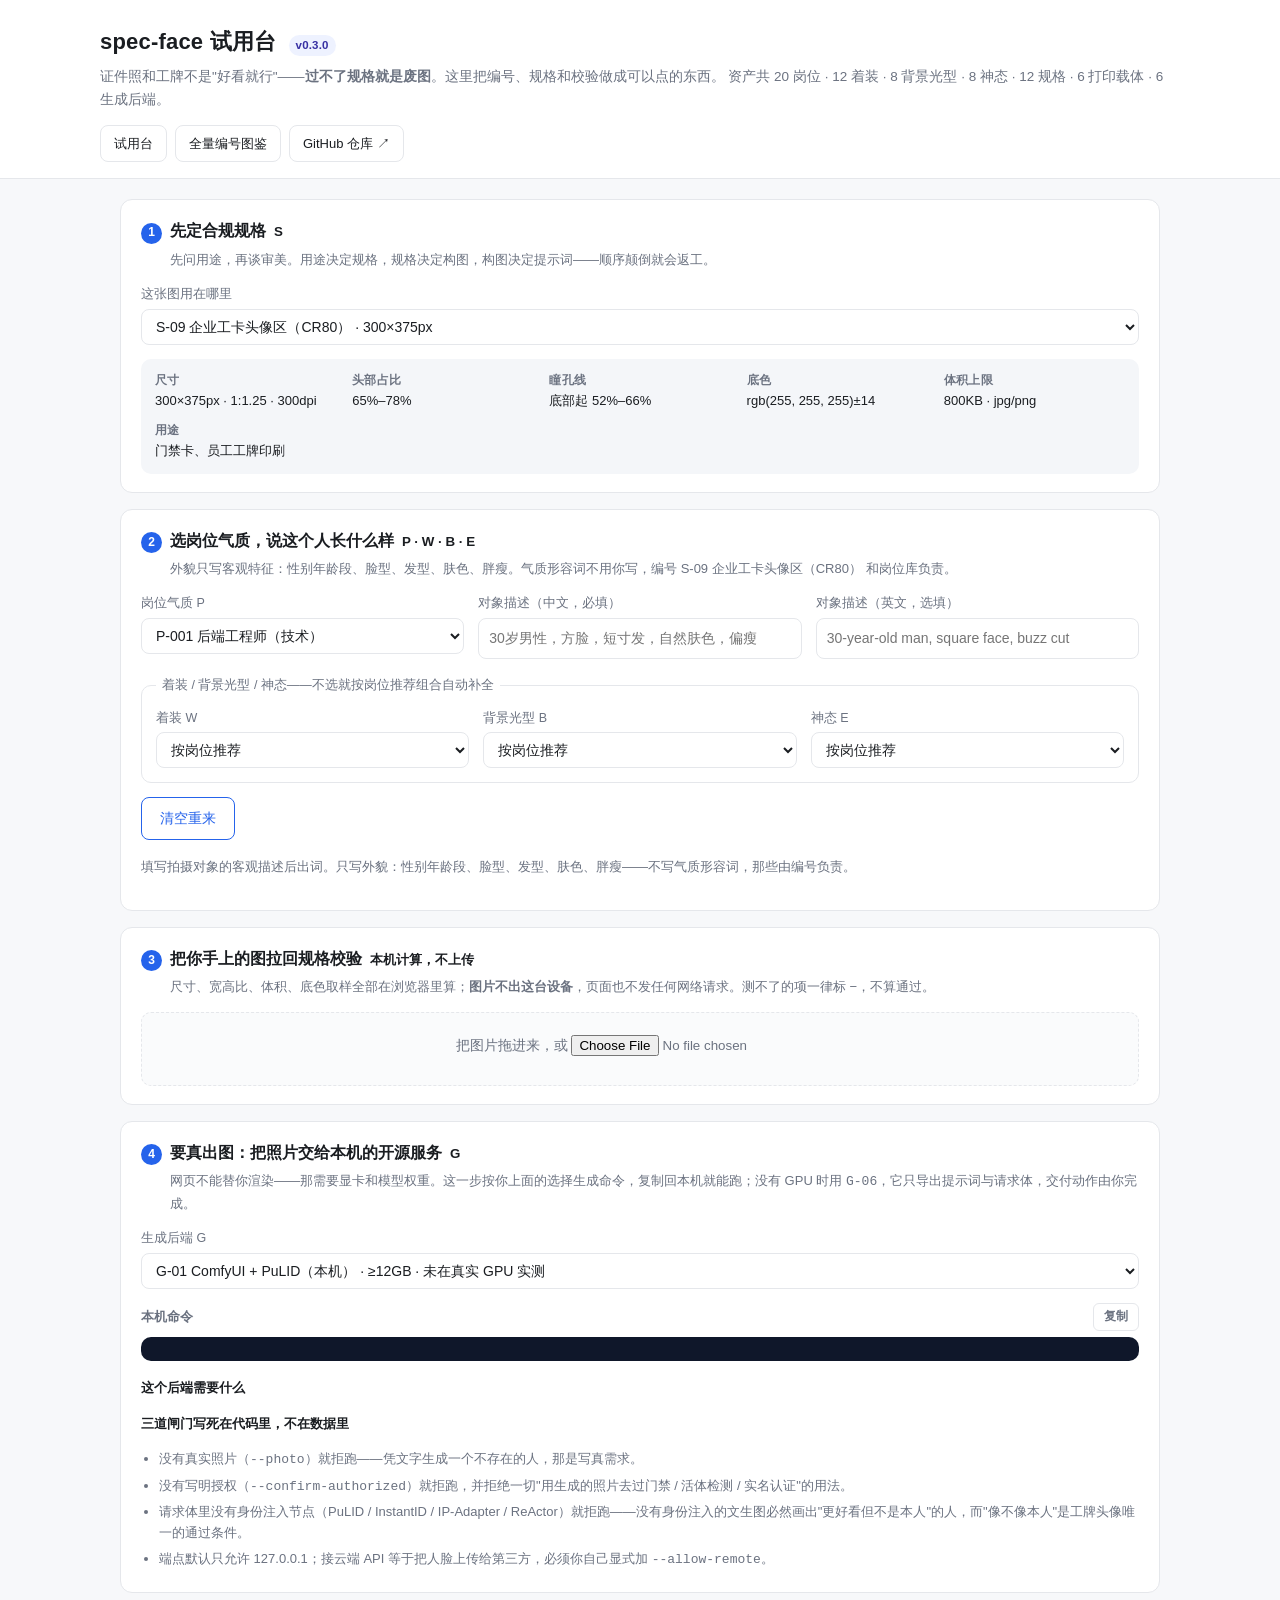
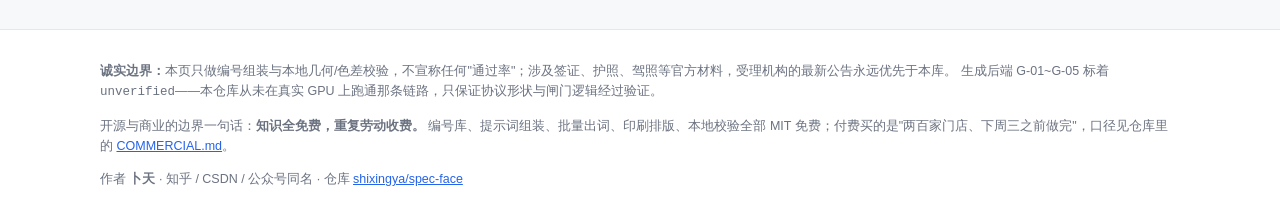
==== index.html @ 39156d21 "pages: 站点内容置于根目录（docs/ 的发布副本，源在 main）" ====
<!DOCTYPE html>
<html lang="zh-CN">
<head>
<meta charset="utf-8">
<meta name="viewport" content="width=device-width, initial-scale=1">
<title>spec-face 试用台 · 选编号，出合规工牌头像提示词</title>
<meta name="description" content="在线组合 S/P/W/B/E 五元编号，生成中英双语工牌头像提示词与交付前自检清单，并在浏览器本地校验图片尺寸、底色与体积。不上传任何图片。">
<link rel="stylesheet" href="assets/style.css">
</head>
<body>
<header>
  <div class="head-inner">
    <h1>spec-face 试用台 <span class="tag" id="v-tag">v0.0.0</span></h1>
    <div class="sub">证件照和工牌不是"好看就行"——<b>过不了规格就是废图</b>。这里把编号、规格和校验做成可以点的东西。
      资产共 <span id="v-count">—</span>。</div>
    <nav class="tabs">
      <a href="index.html">试用台</a>
      <a href="gallery.html">全量编号图鉴</a>
      <a href="https://github.com/shixingya/spec-face" target="_blank" rel="noopener">GitHub 仓库 ↗</a>
    </nav>
  </div>
</header>

<main id="app">

  <section class="step">
    <h2><span class="num">1</span>先定合规规格 <small class="en">S</small></h2>
    <p class="why">先问用途，再谈审美。用途决定规格，规格决定构图，构图决定提示词——顺序颠倒就会返工。</p>
    <div class="row">
      <div class="f wide">
        <label for="spec">这张图用在哪里</label>
        <select id="spec"></select>
      </div>
    </div>
    <div class="facts" id="facts"></div>
    <div class="flag" id="spec-flag" hidden>⚠ 本规格标记 <code>needs_verification</code>：正式提交前请比对受理方（使领馆、出入境、交管、平台）的最新公告，本页不构成官方口径。</div>
  </section>

  <section class="step">
    <h2><span class="num">2</span>选岗位气质，说这个人长什么样 <small class="en">P · W · B · E</small></h2>
    <p class="why">外貌只写客观特征：性别年龄段、脸型、发型、肤色、胖瘦。气质形容词不用你写，编号 <span id="spec-name">—</span> 和岗位库负责。</p>
    <div class="row">
      <div class="f">
        <label for="persona">岗位气质 P</label>
        <select id="persona"></select>
      </div>
      <div class="f">
        <label for="subject">对象描述（中文，必填）</label>
        <input type="text" id="subject" placeholder="30岁男性，方脸，短寸发，自然肤色，偏瘦">
      </div>
      <div class="f">
        <label for="subject-en">对象描述（英文，选填）</label>
        <input type="text" id="subject-en" placeholder="30-year-old man, square face, buzz cut">
      </div>
    </div>
    <fieldset>
      <legend>着装 / 背景光型 / 神态——不选就按岗位推荐组合自动补全</legend>
      <div class="row">
        <div class="f"><label for="w-wear">着装 W</label><select id="w-wear"></select></div>
        <div class="f"><label for="w-backdrop">背景光型 B</label><select id="w-backdrop"></select></div>
        <div class="f"><label for="w-mood">神态 E</label><select id="w-mood"></select></div>
      </div>
    </fieldset>
    <p style="margin:14px 0 0"><button class="act sec" id="reset">清空重来</button></p>

    <div class="out" id="prompt-out"></div>
  </section>

  <section class="step">
    <h2><span class="num">3</span>把你手上的图拉回规格校验 <small class="en">本机计算，不上传</small></h2>
    <p class="why">尺寸、宽高比、体积、底色取样全部在浏览器里算；<b>图片不出这台设备</b>，页面也不发任何网络请求。测不了的项一律标 −，不算通过。</p>
    <div class="drop" id="drop">
      把图片拖进来，或 <input type="file" id="file" accept="image/*" style="display:inline-block;width:auto;border:none;padding:0">
      <div id="file-name" style="margin-top:6px"></div>
    </div>
    <div class="step" id="check-card" hidden style="margin:16px 0 0;padding:0;border:none">
      <div class="preview">
        <div id="check-preview"></div>
        <div style="flex:1;min-width:260px">
          <table>
            <thead><tr><th></th><th>校验项</th><th>用第 1 步选定的规格实测</th></tr></thead>
            <tbody id="check-body"></tbody>
          </table>
          <div class="summary" id="check-sum"></div>
        </div>
      </div>
    </div>
  </section>

  <section class="step">
    <h2><span class="num">4</span>要真出图：把照片交给本机的开源服务 <small class="en">G</small></h2>
    <p class="why">网页不能替你渲染——那需要显卡和模型权重。这一步按你上面的选择生成命令，复制回本机就能跑；没有 GPU 时用 <code>G-06</code>，它只导出提示词与请求体，交付动作由你完成。</p>
    <div class="row">
      <div class="f wide">
        <label for="provider">生成后端 G</label>
        <select id="provider"></select>
      </div>
    </div>
    <p class="why" id="g-note" style="margin:10px 0 0"></p>
    <div class="blk" style="margin-top:14px">
      <h3><span>本机命令</span><button class="copy" data-copy="cmd">复制</button></h3>
      <pre class="cmd" id="cmd"></pre>
    </div>
    <b style="font-size:13px">这个后端需要什么</b>
    <ul class="gates" id="g-need"></ul>
    <b style="font-size:13px">三道闸门写死在代码里，不在数据里</b>
    <ul class="gates">
      <li>没有真实照片（<code>--photo</code>）就拒跑——凭文字生成一个不存在的人，那是写真需求。</li>
      <li>没有写明授权（<code>--confirm-authorized</code>）就拒跑，并拒绝一切"用生成的照片去过门禁 / 活体检测 / 实名认证"的用法。</li>
      <li>请求体里没有身份注入节点（PuLID / InstantID / IP-Adapter / ReActor）就拒跑——没有身份注入的文生图必然画出"更好看但不是本人"的人，而"像不像本人"是工牌头像唯一的通过条件。</li>
      <li>端点默认只允许 127.0.0.1；接云端 API 等于把人脸上传给第三方，必须你自己显式加 <code>--allow-remote</code>。</li>
    </ul>
  </section>

</main>

<footer>
  <div class="head-inner">
    <p><b>诚实边界：</b>本页只做编号组装与本地几何/色差校验，不宣称任何"通过率"；涉及签证、护照、驾照等官方材料，受理机构的最新公告永远优先于本库。
      生成后端 G-01~G-05 标着 <code>unverified</code>——本仓库从未在真实 GPU 上跑通那条链路，只保证协议形状与闸门逻辑经过验证。</p>
    <p>开源与商业的边界一句话：<b>知识全免费，重复劳动收费。</b>
      编号库、提示词组装、批量出词、印刷排版、本地校验全部 MIT 免费；付费买的是"两百家门店、下周三之前做完"，口径见仓库里的
      <a href="https://github.com/shixingya/spec-face/blob/main/COMMERCIAL.md" target="_blank" rel="noopener">COMMERCIAL.md</a>。</p>
    <p>作者 <b>卜天</b> · 知乎 / CSDN / 公众号同名 · 仓库
      <a href="https://github.com/shixingya/spec-face" target="_blank" rel="noopener">shixingya/spec-face</a></p>
  </div>
</footer>

<script src="data/library.js"></script>
<script src="assets/app.js"></script>
</body>
</html>
---- assets/style.css ----
:root {
  --fg: #1a1d21;
  --mut: #6b7280;
  --line: #e5e7eb;
  --bg: #fff;
  --ac: #2563eb;
  --ok: #047857;
  --bad: #b91c1c;
  --warn: #b45309;
}

* { box-sizing: border-box; }

body {
  margin: 0;
  font: 15px/1.65 -apple-system, "Segoe UI", "PingFang SC", "Microsoft YaHei", sans-serif;
  color: var(--fg);
  background: #f7f8fa;
}

header {
  background: var(--bg);
  border-bottom: 1px solid var(--line);
  padding: 24px 20px 16px;
}

.head-inner, main, footer > .head-inner { max-width: 1080px; margin: 0 auto; }

h1 { margin: 0; font-size: 22px; letter-spacing: .2px; }

.sub { color: var(--mut); font-size: 13.5px; margin-top: 6px; }

.tabs { display: flex; gap: 8px; margin-top: 14px; flex-wrap: wrap; }

.tabs a, .tabs button {
  padding: 7px 13px;
  border: 1px solid var(--line);
  background: var(--bg);
  border-radius: 8px;
  cursor: pointer;
  font-size: 13px;
  color: var(--fg);
  text-decoration: none;
}

.tabs a.ext:hover, .tabs button:hover { border-color: var(--ac); color: var(--ac); }

main { padding: 20px; }

.step {
  background: var(--bg);
  border: 1px solid var(--line);
  border-radius: 12px;
  padding: 18px 20px;
  margin-bottom: 16px;
}

.step > h2 {
  margin: 0 0 4px;
  font-size: 16px;
  display: flex;
  align-items: baseline;
  gap: 8px;
}

.num {
  display: inline-flex;
  width: 21px; height: 21px;
  border-radius: 50%;
  background: var(--ac);
  color: #fff;
  font-size: 12px;
  align-items: center;
  justify-content: center;
  flex: none;
}

.why { color: var(--mut); font-size: 13px; margin: 0 0 14px 29px; }

.row { display: flex; gap: 14px; flex-wrap: wrap; }

label { display: block; font-size: 12.5px; color: var(--mut); margin-bottom: 4px; }

select, input[type=text], textarea {
  font: inherit;
  font-size: 14px;
  padding: 8px 10px;
  border: 1px solid var(--line);
  border-radius: 8px;
  background: var(--bg);
  color: var(--fg);
  width: 100%;
}

select:focus, input:focus, textarea:focus { outline: 2px solid #bfdbfe; border-color: var(--ac); }

.f { flex: 1 1 220px; min-width: 200px; }
.f.wide { flex: 1 1 100%; }

fieldset {
  border: 1px solid var(--line);
  border-radius: 10px;
  padding: 12px 14px 14px;
  margin: 16px 0 0;
}

legend { font-size: 12.5px; color: var(--mut); padding: 0 6px; }

.facts {
  display: grid;
  grid-template-columns: repeat(auto-fit, minmax(150px, 1fr));
  gap: 10px 16px;
  margin-top: 14px;
  padding: 12px 14px;
  background: #f4f6f9;
  border-radius: 10px;
  font-size: 13px;
}

.facts b { display: block; color: var(--mut); font-size: 11.5px; font-weight: 600; letter-spacing: .3px; }

.flag {
  margin-top: 12px;
  padding: 10px 12px;
  border-radius: 8px;
  font-size: 13px;
  background: #fef3c7;
  color: #78350f;
  border: 1px solid #fde68a;
}

button.act {
  font: inherit;
  font-size: 14px;
  padding: 9px 18px;
  border-radius: 8px;
  border: 1px solid var(--ac);
  background: var(--ac);
  color: #fff;
  cursor: pointer;
}

button.act.sec { background: var(--bg); color: var(--ac); }
button.act:disabled { opacity: .45; cursor: not-allowed; }

.out { margin-top: 16px; }

.blk { margin-bottom: 14px; }

.blk h3 {
  margin: 0 0 6px;
  font-size: 13px;
  color: var(--mut);
  font-weight: 600;
  display: flex;
  justify-content: space-between;
  align-items: center;
  gap: 10px;
}

textarea {
  min-height: 96px;
  resize: vertical;
  line-height: 1.6;
  white-space: pre-wrap;
}

.combo {
  font-family: ui-monospace, "Cascadia Mono", Consolas, monospace;
  font-size: 13.5px;
  background: #0f172a;
  color: #e2e8f0;
  padding: 9px 12px;
  border-radius: 8px;
  overflow-x: auto;
  white-space: nowrap;
}

.copy {
  font: inherit;
  font-size: 12px;
  padding: 3px 10px;
  border: 1px solid var(--line);
  border-radius: 6px;
  background: var(--bg);
  cursor: pointer;
  color: var(--mut);
}

.copy:hover { border-color: var(--ac); color: var(--ac); }

ul.list { margin: 0; padding-left: 20px; font-size: 13.5px; }
ul.list li { margin-bottom: 3px; }
ul.list li.warn { color: var(--warn); }

table { border-collapse: collapse; width: 100%; font-size: 13.5px; margin-top: 12px; }
th, td { text-align: left; padding: 7px 10px; border-bottom: 1px solid var(--line); vertical-align: top; }
th { color: var(--mut); font-size: 12px; font-weight: 600; }
td.mark { font-weight: 700; width: 34px; text-align: center; }
.p-ok { color: var(--ok); }
.p-bad { color: var(--bad); }
.p-skip { color: var(--mut); }
tr.skip td { color: var(--mut); }

pre.cmd {
  font-family: ui-monospace, "Cascadia Mono", Consolas, monospace;
  font-size: 12.5px;
  background: #0f172a;
  color: #e2e8f0;
  padding: 12px 14px;
  border-radius: 10px;
  overflow-x: auto;
  margin: 0;
  line-height: 1.7;
}

.gates { font-size: 13px; color: var(--mut); margin: 12px 0 0; padding-left: 18px; }
.gates li { margin-bottom: 4px; }

canvas#drop-zone { display: none; }

.drop {
  border: 1.5px dashed var(--line);
  border-radius: 10px;
  padding: 22px;
  text-align: center;
  color: var(--mut);
  font-size: 13.5px;
  background: #fafbfc;
}

.drop.on { border-color: var(--ac); color: var(--ac); background: #eff6ff; }

.preview { display: flex; gap: 16px; align-items: flex-start; margin-top: 12px; flex-wrap: wrap; }
.preview img { max-height: 220px; border-radius: 8px; border: 1px solid var(--line); display: block; }

.summary { font-size: 13.5px; margin-top: 10px; padding: 10px 12px; border-radius: 8px; background: #f4f6f9; }
.summary.bad { background: #fee2e2; color: #7f1d1d; }
.summary.good { background: #d1fae5; color: #065f46; }

footer { border-top: 1px solid var(--line); background: var(--bg); padding: 18px 20px 26px; color: var(--mut); font-size: 12.5px; }
footer a { color: var(--ac); }

.tag {
  display: inline-block;
  font-size: 11.5px;
  padding: 1px 7px;
  border-radius: 999px;
  background: #eef2ff;
  color: #3730a3;
  margin-left: 6px;
}

.tag.warn { background: #fef3c7; color: #78350f; }

@media (max-width: 640px) {
  .f { flex: 1 1 100%; min-width: 0; }
  h1 { font-size: 19px; }
}
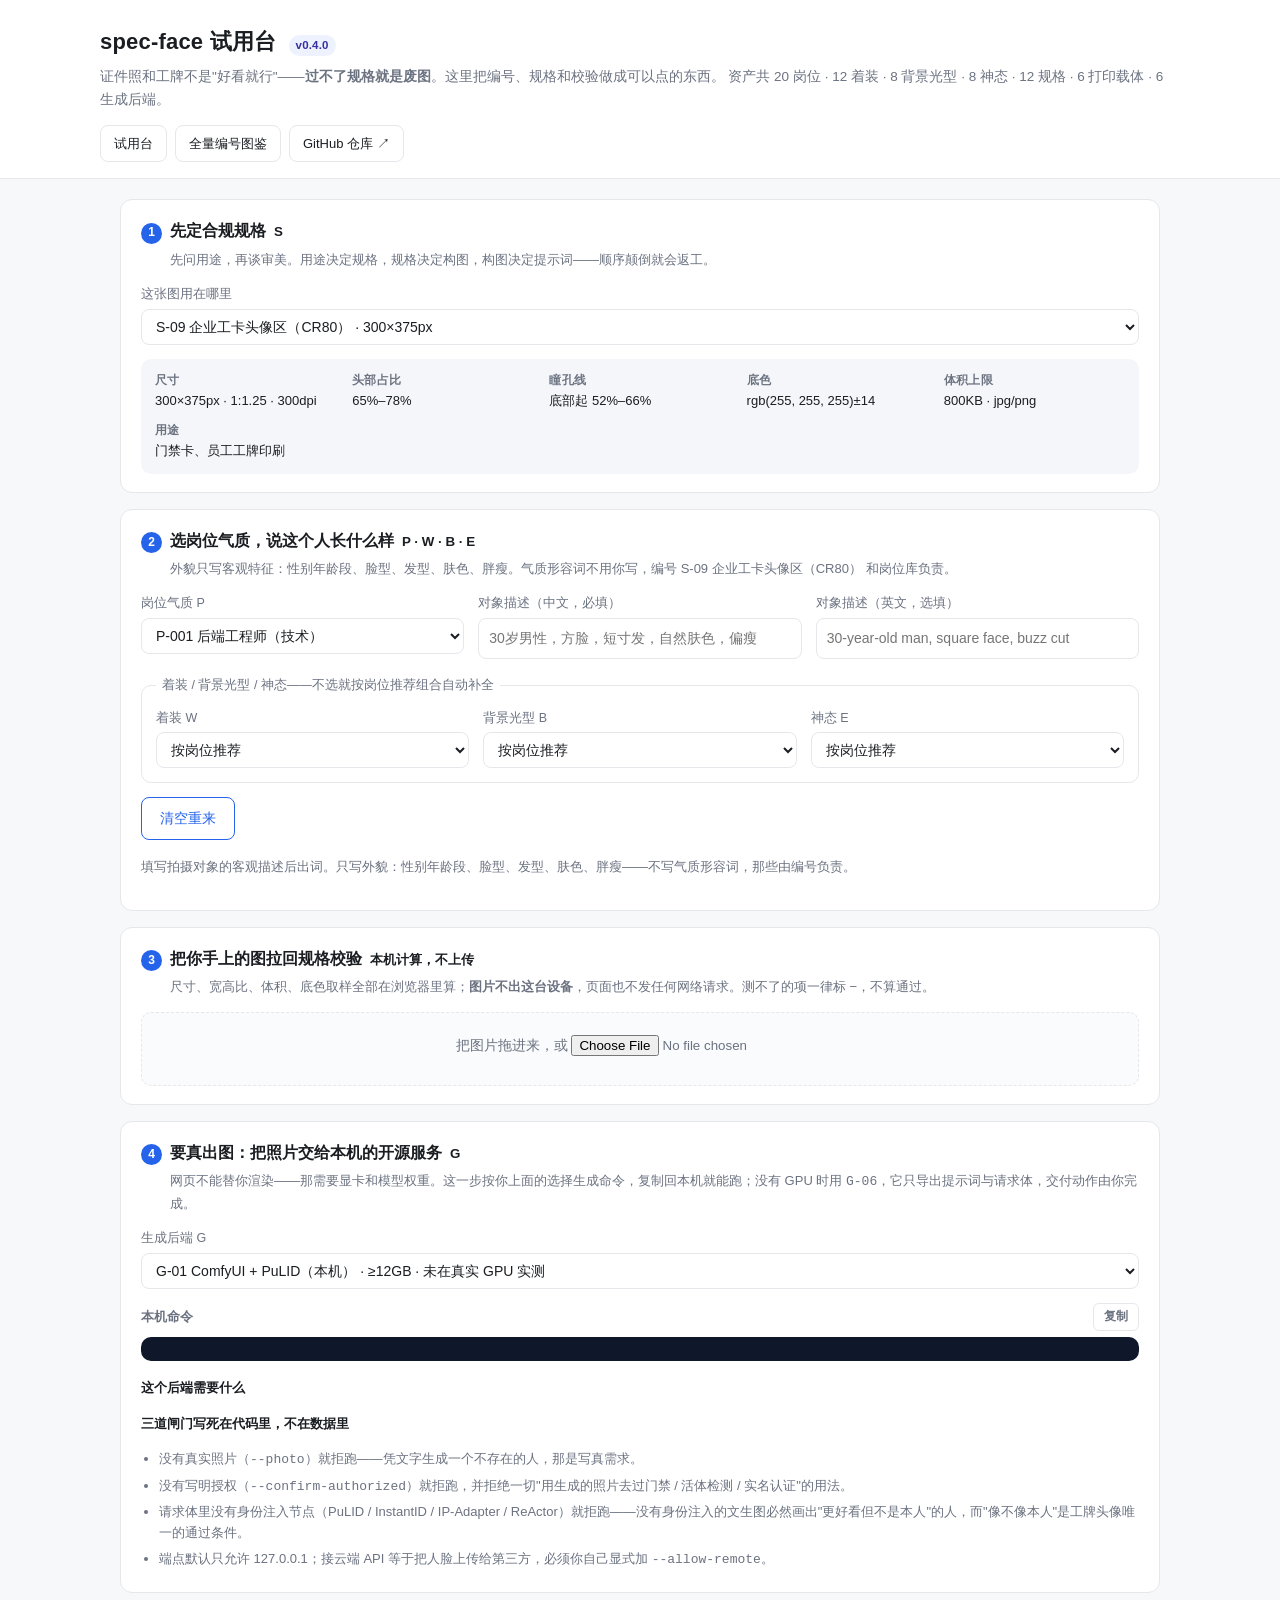
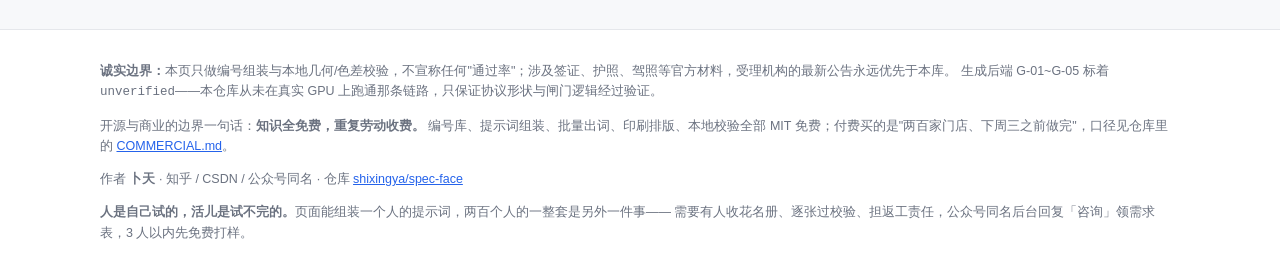
==== commit 58bed369: "pages: v0.4.0 试用站——版本号从 version.json 走通到页面，页脚补需求表入口 同步自 main 的 docs/（源在 main，本分支只是发布副本）： - data/libr" ====
--- a/index.html
+++ b/index.html
@@ -123,6 +123,8 @@
       <a href="https://github.com/shixingya/spec-face/blob/main/COMMERCIAL.md" target="_blank" rel="noopener">COMMERCIAL.md</a>。</p>
     <p>作者 <b>卜天</b> · 知乎 / CSDN / 公众号同名 · 仓库
       <a href="https://github.com/shixingya/spec-face" target="_blank" rel="noopener">shixingya/spec-face</a></p>
+    <p><b>人是自己试的，活儿是试不完的。</b>页面能组装一个人的提示词，两百个人的一整套是另外一件事——
+      需要有人收花名册、逐张过校验、担返工责任，公众号同名后台回复「咨询」领需求表，3 人以内先免费打样。</p>
   </div>
 </footer>
 
